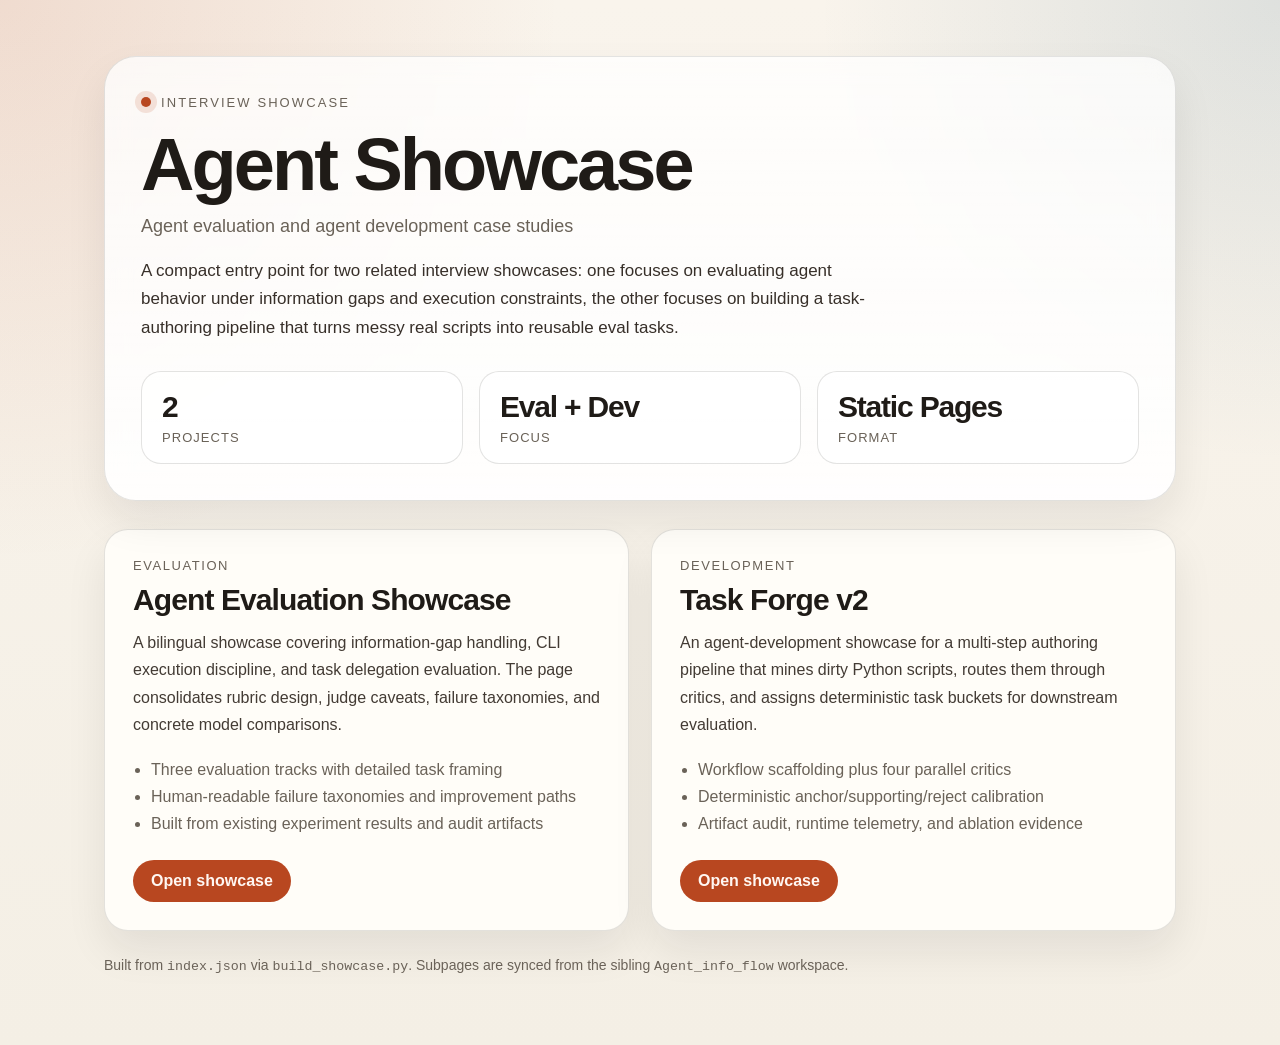
==== index.html @ c0fc09f3 "Initial showcase publish" ====
<!DOCTYPE html>
<html lang="en">
<head>
  <meta charset="utf-8" />
  <meta name="viewport" content="width=device-width, initial-scale=1" />
  <title>Agent Showcase</title>
  <style>
    :root {
      --bg: #f4efe5;
      --surface: rgba(255, 252, 246, 0.9);
      --surface-strong: #fffdf8;
      --fg: #1f1b17;
      --muted: #6a6258;
      --line: rgba(31, 27, 23, 0.12);
      --accent: #b84720;
      --accent-dark: #8c3114;
      --shadow: 0 20px 40px rgba(31, 27, 23, 0.08);
      --radius: 24px;
      --font-sans: "IBM Plex Sans", "Segoe UI", sans-serif;
      --font-mono: "IBM Plex Mono", "SFMono-Regular", monospace;
    }

    * { box-sizing: border-box; }
    body {
      margin: 0;
      font-family: var(--font-sans);
      color: var(--fg);
      background:
        radial-gradient(circle at top left, rgba(184, 71, 32, 0.14), transparent 34%),
        radial-gradient(circle at top right, rgba(30, 85, 120, 0.12), transparent 28%),
        linear-gradient(180deg, #f9f4ec 0%, var(--bg) 100%);
      min-height: 100vh;
    }

    a { color: inherit; }

    .shell {
      max-width: 1120px;
      margin: 0 auto;
      padding: 56px 24px 72px;
    }

    .hero {
      padding: 36px;
      border: 1px solid var(--line);
      border-radius: 32px;
      background: linear-gradient(180deg, rgba(255,255,255,0.76), rgba(255,255,255,0.92));
      box-shadow: var(--shadow);
      backdrop-filter: blur(12px);
    }

    .kicker {
      display: inline-flex;
      align-items: center;
      gap: 10px;
      font-size: 13px;
      letter-spacing: 0.16em;
      text-transform: uppercase;
      color: var(--muted);
    }

    .kicker::before {
      content: "";
      width: 10px;
      height: 10px;
      border-radius: 999px;
      background: var(--accent);
      box-shadow: 0 0 0 6px rgba(184, 71, 32, 0.14);
    }

    h1 {
      margin: 18px 0 14px;
      font-size: clamp(38px, 7vw, 74px);
      line-height: 0.98;
      letter-spacing: -0.04em;
    }

    .subtitle {
      margin: 0;
      font-size: 18px;
      color: var(--muted);
    }

    .summary {
      max-width: 760px;
      margin-top: 20px;
      font-size: 17px;
      line-height: 1.7;
      color: #372f29;
    }

    .stats {
      display: grid;
      grid-template-columns: repeat(3, minmax(0, 1fr));
      gap: 16px;
      margin-top: 28px;
    }

    .stat {
      padding: 18px 20px;
      border-radius: 20px;
      border: 1px solid var(--line);
      background: rgba(255, 255, 255, 0.72);
    }

    .stat .value {
      font-size: 30px;
      font-weight: 700;
      letter-spacing: -0.04em;
    }

    .stat .label {
      margin-top: 6px;
      font-size: 13px;
      color: var(--muted);
      text-transform: uppercase;
      letter-spacing: 0.08em;
    }

    .grid {
      display: grid;
      grid-template-columns: repeat(2, minmax(0, 1fr));
      gap: 22px;
      margin-top: 28px;
    }

    .card {
      padding: 28px;
      border-radius: var(--radius);
      border: 1px solid var(--line);
      background: var(--surface-strong);
      box-shadow: var(--shadow);
    }

    .card .eyebrow {
      font-size: 13px;
      color: var(--muted);
      text-transform: uppercase;
      letter-spacing: 0.12em;
    }

    .card h2 {
      margin: 10px 0 12px;
      font-size: 30px;
      letter-spacing: -0.03em;
    }

    .card p {
      margin: 0;
      color: #433b34;
      line-height: 1.7;
    }

    .card ul {
      margin: 18px 0 0;
      padding-left: 18px;
      color: var(--muted);
      line-height: 1.7;
    }

    .cta {
      display: inline-flex;
      align-items: center;
      justify-content: center;
      margin-top: 22px;
      padding: 12px 18px;
      border-radius: 999px;
      background: var(--accent);
      color: #fff7f2;
      text-decoration: none;
      font-weight: 600;
    }

    .cta:hover {
      background: var(--accent-dark);
    }

    footer {
      margin-top: 26px;
      color: var(--muted);
      font-size: 14px;
    }

    code {
      font-family: var(--font-mono);
      font-size: 0.95em;
    }

    @media (max-width: 800px) {
      .shell {
        padding: 24px 16px 40px;
      }

      .hero {
        padding: 24px;
      }

      .stats,
      .grid {
        grid-template-columns: 1fr;
      }
    }
  </style>
</head>
<body>
  <main class="shell">
    <section class="hero">
      <div class="kicker">Interview Showcase</div>
      <h1>Agent Showcase</h1>
      <p class="subtitle">Agent evaluation and agent development case studies</p>
      <p class="summary">A compact entry point for two related interview showcases: one focuses on evaluating agent behavior under information gaps and execution constraints, the other focuses on building a task-authoring pipeline that turns messy real scripts into reusable eval tasks.</p>
      <div class="stats"><div class="stat">
          <div class="value">2</div>
          <div class="label">Projects</div>
        </div>
<div class="stat">
          <div class="value">Eval + Dev</div>
          <div class="label">Focus</div>
        </div>
<div class="stat">
          <div class="value">Static Pages</div>
          <div class="label">Format</div>
        </div></div>
    </section>
    <section class="grid"><article class="card">
              <div class="eyebrow">Evaluation</div>
              <h2>Agent Evaluation Showcase</h2>
              <p>A bilingual showcase covering information-gap handling, CLI execution discipline, and task delegation evaluation. The page consolidates rubric design, judge caveats, failure taxonomies, and concrete model comparisons.</p>
              <ul><li>Three evaluation tracks with detailed task framing</li><li>Human-readable failure taxonomies and improvement paths</li><li>Built from existing experiment results and audit artifacts</li></ul>
              <a class="cta" href="./agent-eval/">Open showcase</a>
            </article>
<article class="card">
              <div class="eyebrow">Development</div>
              <h2>Task Forge v2</h2>
              <p>An agent-development showcase for a multi-step authoring pipeline that mines dirty Python scripts, routes them through critics, and assigns deterministic task buckets for downstream evaluation.</p>
              <ul><li>Workflow scaffolding plus four parallel critics</li><li>Deterministic anchor/supporting/reject calibration</li><li>Artifact audit, runtime telemetry, and ablation evidence</li></ul>
              <a class="cta" href="./agent-dev/">Open showcase</a>
            </article></section>
    <footer>
      Built from <code>index.json</code> via <code>build_showcase.py</code>. Subpages are synced from the sibling <code>Agent_info_flow</code> workspace.
    </footer>
  </main>
</body>
</html>
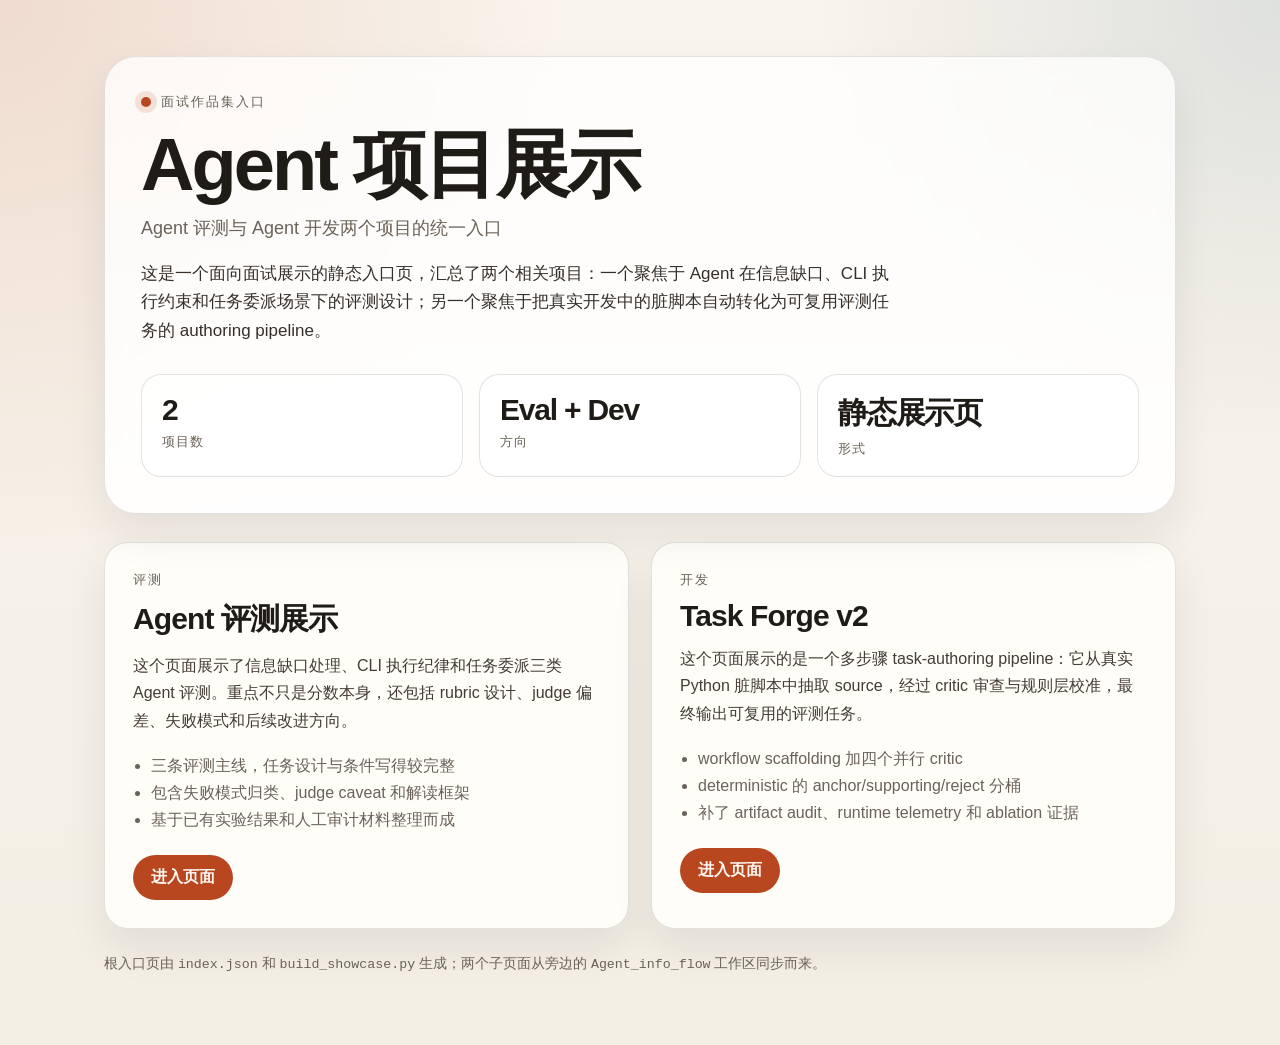
==== commit f51b1515: "Localize landing page to Chinese" ====
--- a/index.html
+++ b/index.html
@@ -1,9 +1,9 @@
 <!DOCTYPE html>
-<html lang="en">
+<html lang="zh-CN">
 <head>
   <meta charset="utf-8" />
   <meta name="viewport" content="width=device-width, initial-scale=1" />
-  <title>Agent Showcase</title>
+  <title>Agent 项目展示</title>
   <style>
     :root {
       --bg: #f4efe5;
@@ -205,39 +205,39 @@
 <body>
   <main class="shell">
     <section class="hero">
-      <div class="kicker">Interview Showcase</div>
-      <h1>Agent Showcase</h1>
-      <p class="subtitle">Agent evaluation and agent development case studies</p>
-      <p class="summary">A compact entry point for two related interview showcases: one focuses on evaluating agent behavior under information gaps and execution constraints, the other focuses on building a task-authoring pipeline that turns messy real scripts into reusable eval tasks.</p>
+      <div class="kicker">面试作品集入口</div>
+      <h1>Agent 项目展示</h1>
+      <p class="subtitle">Agent 评测与 Agent 开发两个项目的统一入口</p>
+      <p class="summary">这是一个面向面试展示的静态入口页，汇总了两个相关项目：一个聚焦于 Agent 在信息缺口、CLI 执行约束和任务委派场景下的评测设计；另一个聚焦于把真实开发中的脏脚本自动转化为可复用评测任务的 authoring pipeline。</p>
       <div class="stats"><div class="stat">
           <div class="value">2</div>
-          <div class="label">Projects</div>
+          <div class="label">项目数</div>
         </div>
 <div class="stat">
           <div class="value">Eval + Dev</div>
-          <div class="label">Focus</div>
+          <div class="label">方向</div>
         </div>
 <div class="stat">
-          <div class="value">Static Pages</div>
-          <div class="label">Format</div>
+          <div class="value">静态展示页</div>
+          <div class="label">形式</div>
         </div></div>
     </section>
     <section class="grid"><article class="card">
-              <div class="eyebrow">Evaluation</div>
-              <h2>Agent Evaluation Showcase</h2>
-              <p>A bilingual showcase covering information-gap handling, CLI execution discipline, and task delegation evaluation. The page consolidates rubric design, judge caveats, failure taxonomies, and concrete model comparisons.</p>
-              <ul><li>Three evaluation tracks with detailed task framing</li><li>Human-readable failure taxonomies and improvement paths</li><li>Built from existing experiment results and audit artifacts</li></ul>
-              <a class="cta" href="./agent-eval/">Open showcase</a>
+              <div class="eyebrow">评测</div>
+              <h2>Agent 评测展示</h2>
+              <p>这个页面展示了信息缺口处理、CLI 执行纪律和任务委派三类 Agent 评测。重点不只是分数本身，还包括 rubric 设计、judge 偏差、失败模式和后续改进方向。</p>
+              <ul><li>三条评测主线，任务设计与条件写得较完整</li><li>包含失败模式归类、judge caveat 和解读框架</li><li>基于已有实验结果和人工审计材料整理而成</li></ul>
+              <a class="cta" href="./agent-eval/">进入页面</a>
             </article>
 <article class="card">
-              <div class="eyebrow">Development</div>
+              <div class="eyebrow">开发</div>
               <h2>Task Forge v2</h2>
-              <p>An agent-development showcase for a multi-step authoring pipeline that mines dirty Python scripts, routes them through critics, and assigns deterministic task buckets for downstream evaluation.</p>
-              <ul><li>Workflow scaffolding plus four parallel critics</li><li>Deterministic anchor/supporting/reject calibration</li><li>Artifact audit, runtime telemetry, and ablation evidence</li></ul>
-              <a class="cta" href="./agent-dev/">Open showcase</a>
+              <p>这个页面展示的是一个多步骤 task-authoring pipeline：它从真实 Python 脏脚本中抽取 source，经过 critic 审查与规则层校准，最终输出可复用的评测任务。</p>
+              <ul><li>workflow scaffolding 加四个并行 critic</li><li>deterministic 的 anchor/supporting/reject 分桶</li><li>补了 artifact audit、runtime telemetry 和 ablation 证据</li></ul>
+              <a class="cta" href="./agent-dev/">进入页面</a>
             </article></section>
     <footer>
-      Built from <code>index.json</code> via <code>build_showcase.py</code>. Subpages are synced from the sibling <code>Agent_info_flow</code> workspace.
+      根入口页由 <code>index.json</code> 和 <code>build_showcase.py</code> 生成；两个子页面从旁边的 <code>Agent_info_flow</code> 工作区同步而来。
     </footer>
   </main>
 </body>
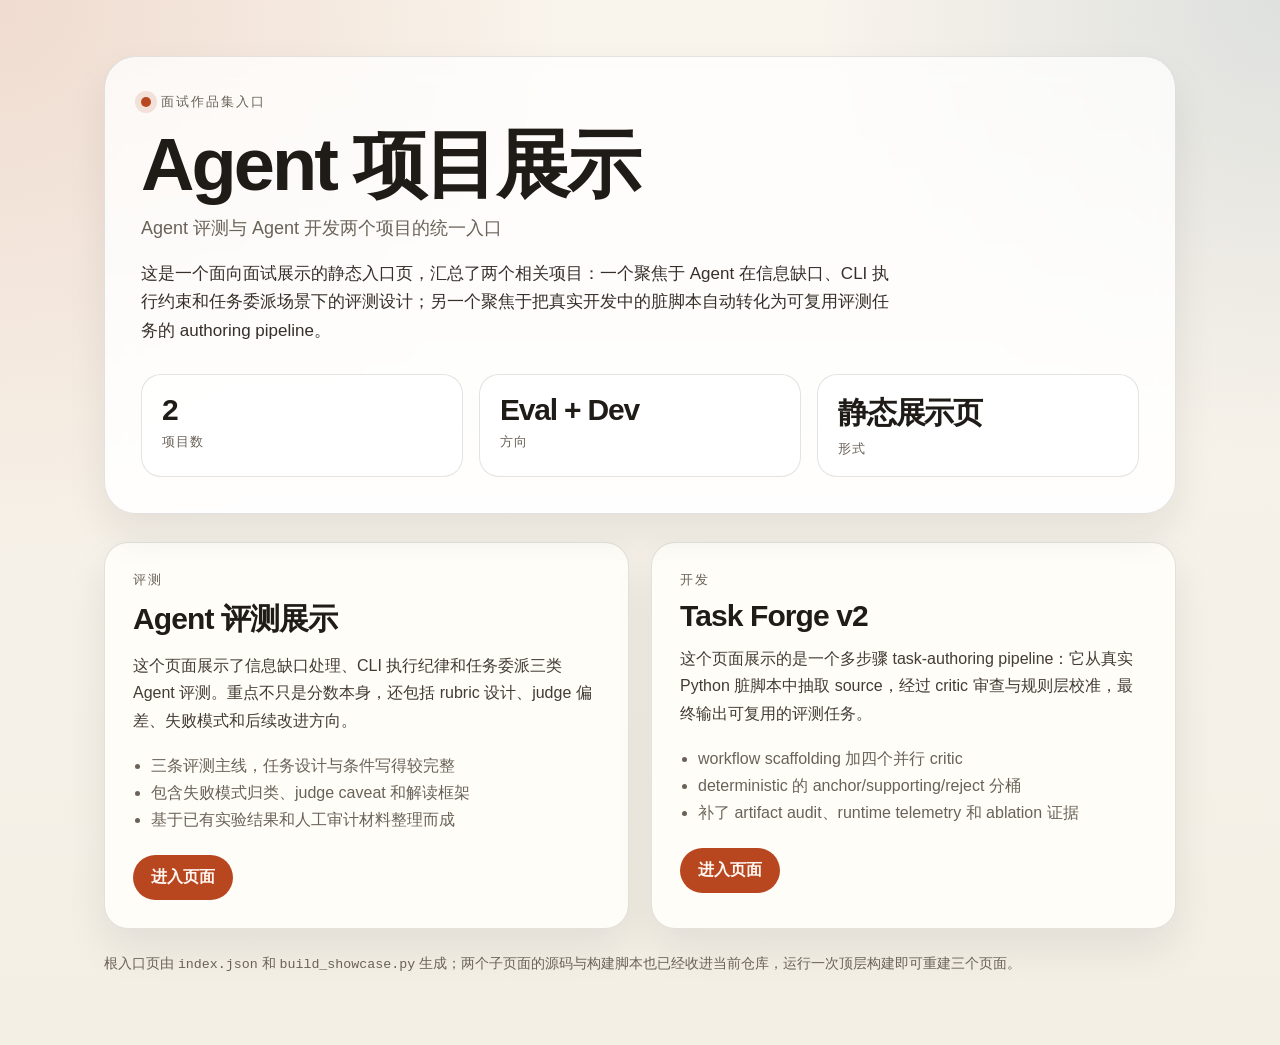
==== commit 11ea2854: "Bring subpage sources into showcase repo" ====
--- a/index.html
+++ b/index.html
@@ -237,7 +237,7 @@
               <a class="cta" href="./agent-dev/">进入页面</a>
             </article></section>
     <footer>
-      根入口页由 <code>index.json</code> 和 <code>build_showcase.py</code> 生成；两个子页面从旁边的 <code>Agent_info_flow</code> 工作区同步而来。
+      根入口页由 <code>index.json</code> 和 <code>build_showcase.py</code> 生成；两个子页面的源码与构建脚本也已经收进当前仓库，运行一次顶层构建即可重建三个页面。
     </footer>
   </main>
 </body>
